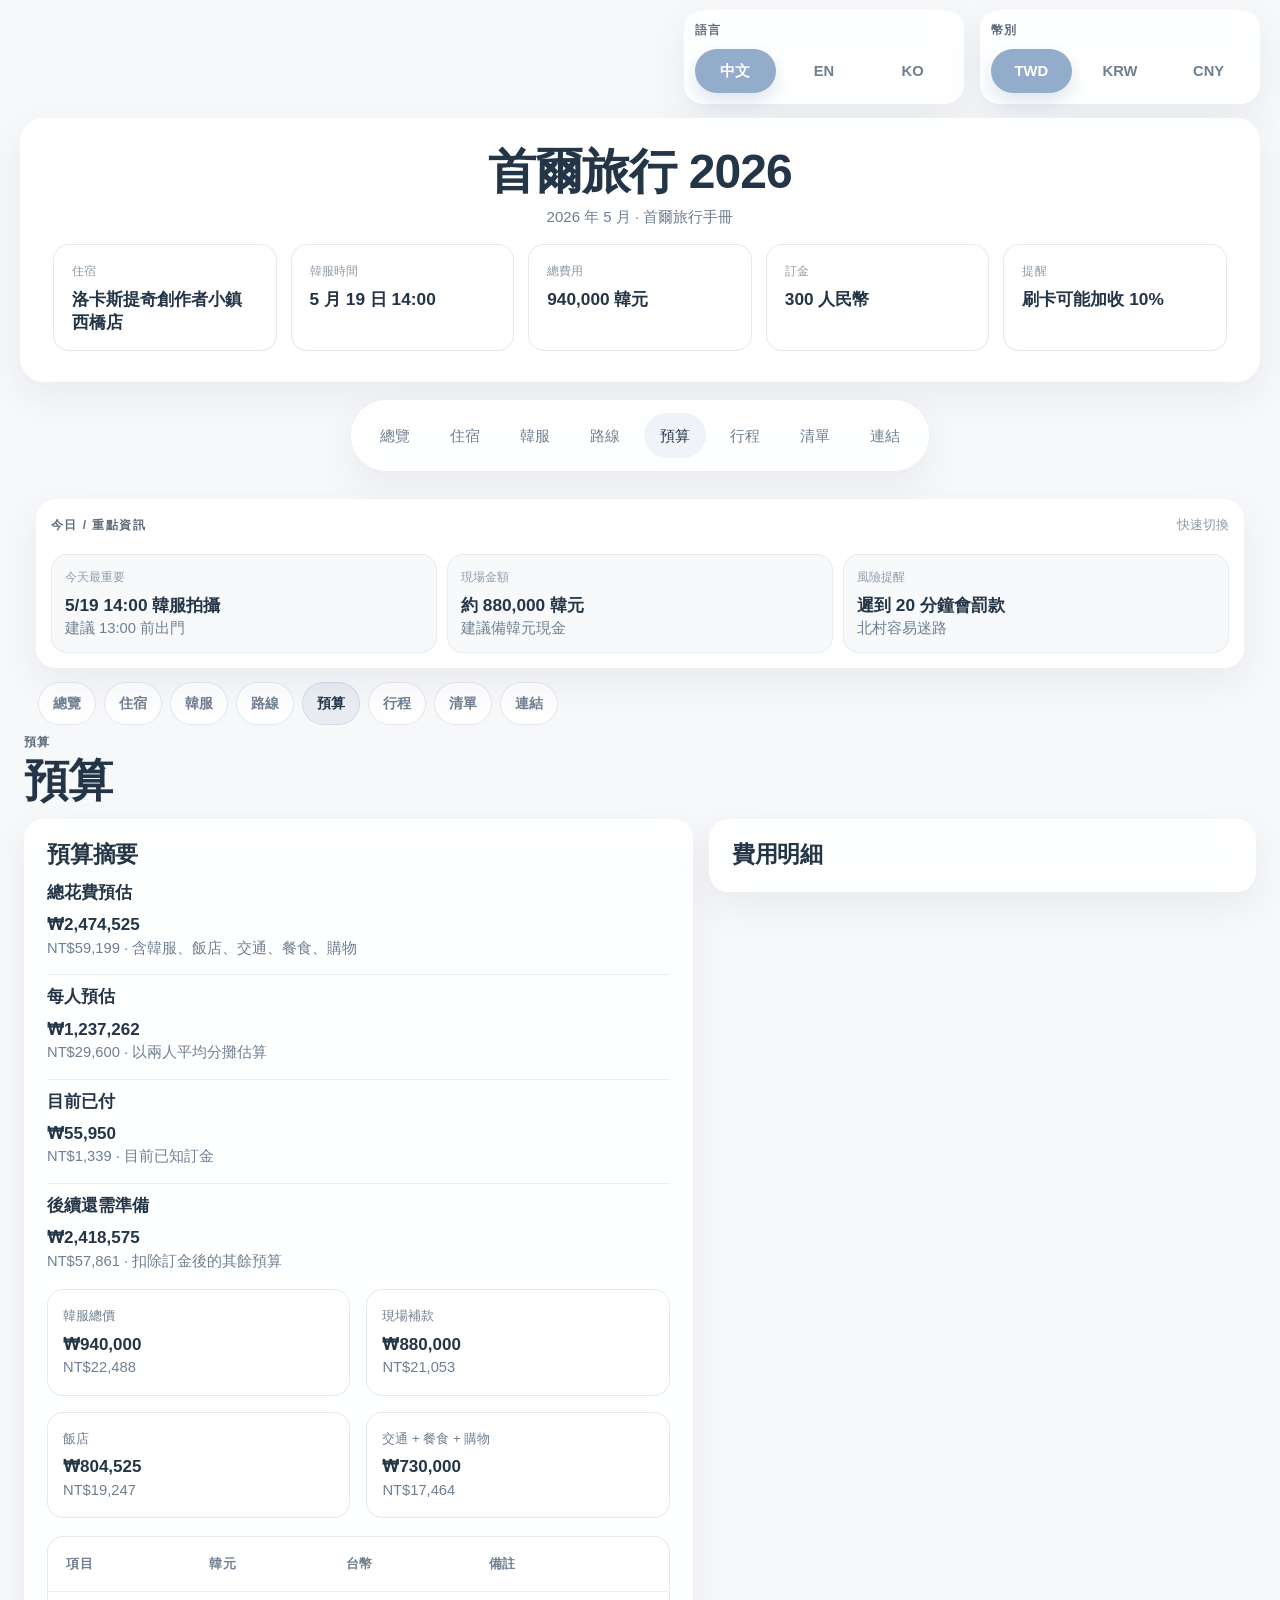
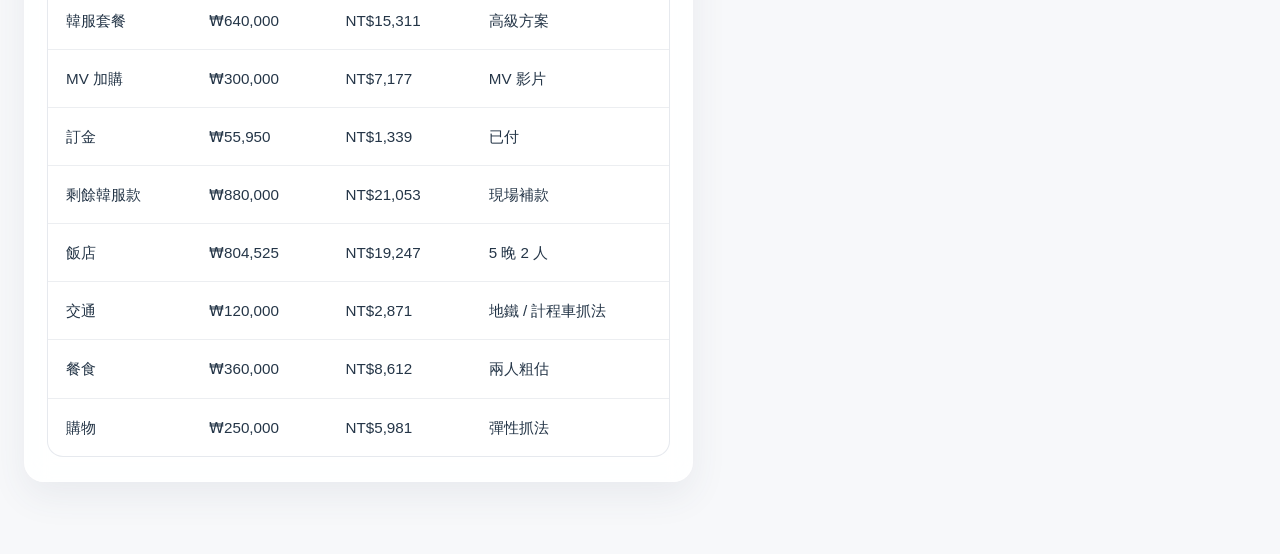
==== budget.html @ d390bdaa "Refine handbook UX and key info" ====
<!DOCTYPE html>
<html lang="zh-Hant">
  <head>
    <meta charset="UTF-8" />
    <meta name="viewport" content="width=device-width, initial-scale=1.0, maximum-scale=5.0" />
    <title>Seoul Travel Handbook 2026 | Budget</title>
    <meta name="theme-color" content="#9aaec8" />
    <link rel="icon" type="image/jpeg" href="./assets/images/S__180125889_0.jpg" />
    <link rel="stylesheet" href="./styles.css" />
  </head>
  <body data-page="budget">
    <div class="page-progress" id="pageProgress" aria-hidden="true"></div>
    <header class="hero" id="top">
      <div class="hero-shell">
        <div class="top-controls">
          <div class="switcher-card">
            <div class="switcher-label" data-i18n="languageSwitcher">Language</div>
            <div class="pill-group" role="tablist" aria-label="Language switcher">
              <button class="pill-btn active" type="button" data-lang="zh-Hant" aria-label="Switch language to Traditional Chinese">中文</button>
              <button class="pill-btn" type="button" data-lang="en" aria-label="Switch language to English">EN</button>
              <button class="pill-btn" type="button" data-lang="ko" aria-label="Switch language to Korean">KO</button>
            </div>
          </div>
          <div class="switcher-card">
            <div class="switcher-label" data-i18n="currencySwitcher">Currency</div>
            <div class="pill-group" role="tablist" aria-label="Currency switcher">
              <button class="pill-btn active" type="button" data-currency="TWD" aria-label="Switch currency to Taiwan Dollar">TWD</button>
              <button class="pill-btn" type="button" data-currency="KRW" aria-label="Switch currency to Korean Won">KRW</button>
              <button class="pill-btn" type="button" data-currency="CNY" aria-label="Switch currency to Chinese Yuan">CNY</button>
            </div>
          </div>
        </div>
        <div class="hero-card">
          <div class="hero-copy">
            <h1 data-i18n="heroTitle">首爾旅行 2026</h1>
            <p class="hero-subtitle" data-i18n="heroSubtitle">2026 年 5 月 · 首爾</p>
          </div>
          <div class="hero-summary-grid" id="heroSummary" aria-label="Key trip cards"></div>
        </div>
      </div>
    </header>
    <nav class="desktop-nav" aria-label="Primary navigation">
      <a class="desktop-nav-link" href="./index.html" data-page-link="overview" data-i18n="navOverview">Overview</a>
      <a class="desktop-nav-link" href="./hotel.html" data-page-link="hotel" data-i18n="navHotel">Hotel</a>
      <a class="desktop-nav-link" href="./hanbok.html" data-page-link="hanbok" data-i18n="navHanbok">Hanbok</a>
      <a class="desktop-nav-link" href="./route.html" data-page-link="route" data-i18n="navRoute">Route</a>
      <a class="desktop-nav-link" href="./budget.html" data-page-link="budget" data-i18n="navBudget">Budget</a>
      <a class="desktop-nav-link" href="./itinerary.html" data-page-link="itinerary" data-i18n="navItinerary">Itinerary</a>
      <a class="desktop-nav-link" href="./checklist.html" data-page-link="checklist" data-i18n="navChecklist">Checklist</a>
      <a class="desktop-nav-link" href="./links.html" data-page-link="links" data-i18n="navLinks">Links</a>
    </nav>
    <section class="key-strip">
      <div class="key-strip-shell">
        <div class="sticky-summary" id="keyInfoBar"></div>
        <div class="jump-links" aria-label="Section jump links">
          <a class="jump-link" href="./index.html" data-page-link="overview" data-i18n="navOverview">Overview</a>
          <a class="jump-link" href="./hotel.html" data-page-link="hotel" data-i18n="navHotel">Hotel</a>
          <a class="jump-link" href="./hanbok.html" data-page-link="hanbok" data-i18n="navHanbok">Hanbok</a>
          <a class="jump-link" href="./route.html" data-page-link="route" data-i18n="navRoute">Route</a>
          <a class="jump-link" href="./budget.html" data-page-link="budget" data-i18n="navBudget">Budget</a>
          <a class="jump-link" href="./itinerary.html" data-page-link="itinerary" data-i18n="navItinerary">Itinerary</a>
          <a class="jump-link" href="./checklist.html" data-page-link="checklist" data-i18n="navChecklist">Checklist</a>
          <a class="jump-link" href="./links.html" data-page-link="links" data-i18n="navLinks">Links</a>
        </div>
      </div>
    </section>
    <main class="container">
      <section class="section-block" id="budget">
        <div class="section-head">
          <p class="section-kicker" data-i18n="budgetKicker">預算</p>
          <h2 data-i18n="budgetTitle">預算</h2>
        </div>
        <div class="stack-grid">
          <article class="simple-card">
            <h3 data-i18n="budgetSummaryTitle">預算摘要</h3>
            <div class="bullet-stack compact-stack" id="budgetHighlights"></div>
            <div class="budget-summary-grid" id="budgetSummary"></div>
            <div class="budget-table-wrap">
              <table class="budget-table" aria-label="Budget breakdown table">
                <thead>
                  <tr>
                    <th data-i18n="budgetItemHeading">Item</th>
                    <th data-i18n="budgetSelectedHeading">Selected</th>
                    <th data-i18n="budgetKrwHeading">KRW</th>
                    <th data-i18n="budgetNoteHeading">Note</th>
                  </tr>
                </thead>
                <tbody id="budgetTableBody"></tbody>
              </table>
            </div>
          </article>
          <article class="simple-card">
            <h3 data-i18n="budgetBreakdownTitle">費用明細</h3>
            <div class="budget-card-list" id="budgetCards"></div>
          </article>
        </div>
      </section>
    </main>
    <nav class="mobile-nav" aria-label="Mobile navigation">
      <a class="mobile-nav-link" href="./index.html" data-page-link="overview"><span data-i18n="navOverview">Overview</span></a>
      <a class="mobile-nav-link" href="./hotel.html" data-page-link="hotel"><span data-i18n="navHotel">Hotel</span></a>
      <a class="mobile-nav-link" href="./hanbok.html" data-page-link="hanbok"><span data-i18n="navHanbok">Hanbok</span></a>
      <a class="mobile-nav-link" href="./route.html" data-page-link="route"><span data-i18n="navRoute">Route</span></a>
      <a class="mobile-nav-link" href="./budget.html" data-page-link="budget"><span data-i18n="navBudget">Budget</span></a>
      <a class="mobile-nav-link" href="./itinerary.html" data-page-link="itinerary"><span data-i18n="navItinerary">Itinerary</span></a>
      <a class="mobile-nav-link" href="./checklist.html" data-page-link="checklist"><span data-i18n="navChecklist">Checklist</span></a>
      <a class="mobile-nav-link" href="./links.html" data-page-link="links"><span data-i18n="navLinks">Links</span></a>
    </nav>
    <dialog class="image-modal" id="imageModal" aria-label="Expanded gallery image">
      <button class="modal-close" id="modalClose" type="button" aria-label="Close expanded image">Close</button>
      <img id="modalImage" src="" alt="" />
      <p id="modalCaption"></p>
    </dialog>
    <script src="./script.js"></script>
  </body>
</html>
---- styles.css ----
:root {
  --ink-strong: #243547;
  --ink-deep: #3b4e62;
  --ink-soft: #6f7f91;
  --ink-faint: #8e9bab;
  --line: rgba(118, 136, 158, 0.18);
  --line-strong: rgba(118, 136, 158, 0.26);
  --bg: #f4f7fa;
  --surface: rgba(255, 255, 255, 0.88);
  --surface-soft: rgba(255, 255, 255, 0.72);
  --shadow: 0 14px 36px rgba(58, 76, 98, 0.08);
  --shadow-strong: 0 18px 48px rgba(58, 76, 98, 0.11);
  --radius-xl: 24px;
  --radius-lg: 20px;
  --radius-md: 16px;
  --space-lg: 24px;
  --space-md: 16px;
  --section-offset: 88px;
}

* {
  box-sizing: border-box;
}

html {
  scroll-behavior: smooth;
}

body {
  margin: 0;
  min-height: 100vh;
  color: var(--ink-deep);
  font-family: -apple-system, BlinkMacSystemFont, "SF Pro Text", "Segoe UI", sans-serif;
  font-size: 16px;
  line-height: 1.65;
  background: #f7f8fa;
  overflow-x: hidden;
}

img {
  display: block;
  width: 100%;
}

button,
a,
input,
summary {
  font: inherit;
}

button {
  border: 0;
  background: none;
}

a {
  color: inherit;
  text-decoration: none;
}

.page-progress {
  position: fixed;
  top: 0;
  left: 0;
  z-index: 200;
  width: 0;
  height: 4px;
  background: linear-gradient(90deg, #9ab1cc, #d1b7af);
}

.hero {
  padding: 10px 12px 18px;
}

.hero-shell {
  width: min(1240px, 100%);
  margin: 0 auto;
}

.top-controls,
.pill-group,
.mini-stat-grid,
.gallery-grid,
.budget-summary-grid,
.budget-card-list,
.link-card-list,
.accordion-list,
.step-list,
.route-card-list,
.timeline-list,
.checklist-groups,
.stack-grid,
.flight-grid,
.bullet-stack {
  display: grid;
  gap: var(--space-md);
}

.top-controls {
  margin-bottom: 10px;
}

.switcher-card,
.hero-card,
.simple-card,
.desktop-nav,
.mobile-nav,
.image-modal {
  background: var(--surface);
  border: 1px solid rgba(255, 255, 255, 0.9);
  box-shadow: var(--shadow);
  backdrop-filter: blur(12px);
}

.switcher-card,
.simple-card {
  border-radius: var(--radius-lg);
}

.switcher-card {
  padding: 10px;
}

.switcher-label,
.section-kicker {
  color: rgba(43, 62, 83, 0.76);
  font-size: 12px;
  font-weight: 700;
  letter-spacing: 0.12em;
  text-transform: uppercase;
}

.switcher-label {
  margin-bottom: 8px;
}

.pill-group {
  grid-auto-flow: column;
  grid-auto-columns: 1fr;
  gap: 8px;
}

.pill-btn {
  min-height: 44px;
  min-width: 0;
  padding: 10px 12px;
  border-radius: 999px;
  background: rgba(255, 255, 255, 0.82);
  color: var(--ink-soft);
  cursor: pointer;
  font-size: 0.92rem;
  font-weight: 600;
  transition: background 0.18s ease, color 0.18s ease, box-shadow 0.18s ease, transform 0.18s ease;
}

.pill-btn.active,
.pill-btn:hover {
  background: #93accb;
  color: #fff;
  box-shadow: 0 8px 18px rgba(115, 145, 180, 0.24);
}

.hero-card {
  padding: 18px 16px;
  border-radius: var(--radius-xl);
  background: rgba(255, 255, 255, 0.92);
}

.hero-copy h1 {
  margin: 0;
  color: var(--ink-strong);
  font-family: -apple-system, BlinkMacSystemFont, "SF Pro Display", "Segoe UI", sans-serif;
  font-size: clamp(2.1rem, 8vw, 3rem);
  line-height: 0.96;
  letter-spacing: -0.02em;
}

.hero-subtitle {
  margin: 10px 0 0;
  color: var(--ink-soft);
  font-size: 0.94rem;
  line-height: 1.55;
}

.hero-summary-grid {
  display: grid;
  gap: 10px;
  margin-top: 16px;
}

.summary-card {
  padding: 14px 15px;
  border-radius: var(--radius-md);
  background: rgba(255, 255, 255, 0.78);
  border: 1px solid var(--line);
}

.summary-label {
  color: var(--ink-faint);
  font-size: 0.78rem;
  letter-spacing: 0.01em;
}

.summary-value {
  margin-top: 6px;
  color: var(--ink-strong);
  font-size: 1rem;
  font-weight: 700;
  line-height: 1.34;
}

.desktop-nav {
  position: sticky;
  top: 12px;
  z-index: 160;
  display: none;
  gap: 10px;
  flex-wrap: wrap;
  justify-content: center;
  width: fit-content;
  max-width: calc(100% - 24px);
  margin: 0 auto 24px;
  padding: 10px;
  border-radius: 999px;
}

.desktop-nav-link,
.mobile-nav-link {
  display: inline-flex;
  align-items: center;
  justify-content: center;
  min-height: 44px;
  padding: 10px 14px;
  border-radius: 999px;
  color: var(--ink-soft);
}

.desktop-nav-link.active,
.desktop-nav-link:hover,
.jump-link.active,
.mobile-nav-link.active {
  background: rgba(147, 172, 203, 0.14);
  color: var(--ink-strong);
}

.key-strip {
  padding: 0 12px 8px;
}

.key-strip-shell {
  width: min(1240px, 100%);
  margin: 0 auto;
}

.sticky-summary {
  position: sticky;
  top: 10px;
  z-index: 150;
  padding: 14px;
  border-radius: var(--radius-lg);
  background: rgba(255, 255, 255, 0.94);
  border: 1px solid rgba(255, 255, 255, 0.94);
  box-shadow: 0 14px 36px rgba(58, 76, 98, 0.08);
}

.key-info-head {
  display: flex;
  justify-content: space-between;
  gap: 12px;
  align-items: baseline;
}

.key-info-jump-label {
  color: var(--ink-faint);
  font-size: 0.8rem;
}

.key-info-grid {
  display: grid;
  gap: 10px;
  margin-top: 12px;
}

.key-info-card {
  padding: 12px 13px;
  border-radius: 16px;
  background: rgba(247, 249, 251, 0.96);
  border: 1px solid rgba(118, 136, 158, 0.12);
}

.jump-links {
  display: flex;
  gap: 8px;
  margin-top: 12px;
  padding: 2px 2px 0;
  overflow-x: auto;
  scrollbar-width: none;
}

.jump-links::-webkit-scrollbar {
  display: none;
}

.jump-link {
  flex: 0 0 auto;
  display: inline-flex;
  align-items: center;
  justify-content: center;
  min-height: 40px;
  padding: 9px 14px;
  border-radius: 999px;
  background: rgba(255, 255, 255, 0.84);
  border: 1px solid var(--line);
  color: var(--ink-soft);
  font-size: 0.88rem;
  font-weight: 600;
}

.container {
  width: min(1240px, calc(100% - 20px));
  margin: 0 auto calc(118px + env(safe-area-inset-bottom));
}

.section-block {
  margin-bottom: 22px;
  scroll-margin-top: calc(var(--section-offset) + 16px);
}

.section-head {
  margin-bottom: 12px;
}

.section-kicker {
  margin: 0 0 6px;
}

.section-head h2 {
  margin: 0;
  color: var(--ink-strong);
  font-family: -apple-system, BlinkMacSystemFont, "SF Pro Display", "Segoe UI", sans-serif;
  font-size: clamp(1.8rem, 5vw, 2.5rem);
  line-height: 0.98;
  letter-spacing: -0.015em;
}

.simple-card {
  padding: 16px 15px;
}

.simple-card h3 {
  margin: 0;
  color: var(--ink-strong);
  font-family: -apple-system, BlinkMacSystemFont, "SF Pro Display", "Segoe UI", sans-serif;
  font-size: clamp(1.32rem, 4vw, 1.8rem);
  line-height: 1.08;
  letter-spacing: -0.01em;
}

.featured-card {
  border: 1px solid rgba(147, 172, 203, 0.28);
  box-shadow: var(--shadow-strong);
  background: rgba(255, 255, 255, 0.96);
}

.mini-stat-grid,
.budget-summary-grid,
.checklist-groups,
.gallery-grid,
.flight-grid,
.link-card-list,
.route-card-list {
  grid-template-columns: 1fr;
  margin-top: 16px;
}

.mini-stat-card,
.budget-summary-card,
.budget-card,
.flight-card,
.route-card,
.checklist-group-card,
.link-block,
.gallery-item,
.timeline-card,
.step-card {
  border-radius: var(--radius-md);
  background: rgba(255, 255, 255, 0.72);
  border: 1px solid var(--line);
}

.mini-stat-card,
.budget-summary-card,
.budget-card,
.flight-card,
.route-card,
.checklist-group-card,
.link-block,
.timeline-card,
.step-card {
  padding: 15px;
}

.mini-stat-label,
.budget-summary-label,
.step-label,
.timeline-time,
.price-label,
.itinerary-meta-label {
  color: var(--ink-soft);
  font-size: 0.82rem;
}

.mini-stat-value,
.budget-summary-value,
.budget-main,
.route-title,
.flight-route,
.price-value,
.itinerary-meta-value {
  margin-top: 6px;
  color: var(--ink-strong);
  font-weight: 700;
  line-height: 1.4;
}

.budget-original,
.bullet-desc,
.card-intro,
.timeline-desc,
.check-desc,
.link-note {
  color: var(--ink-soft);
  font-size: 0.92rem;
  line-height: 1.58;
}

.bullet-stack {
  margin-top: 14px;
}

.compact-stack {
  gap: 10px;
}

.bullet-card {
  padding-bottom: 14px;
  border-bottom: 1px solid rgba(118, 136, 158, 0.14);
}

.bullet-card:last-child {
  padding-bottom: 0;
  border-bottom: 0;
}

.bullet-title,
.check-title,
.link-row-label {
  color: var(--ink-strong);
  font-weight: 700;
  line-height: 1.42;
}

.bullet-desc,
.check-desc {
  margin-top: 4px;
}

.info-line {
  display: flex;
  justify-content: space-between;
  gap: 12px;
  padding-bottom: 12px;
  border-bottom: 1px solid rgba(118, 136, 158, 0.14);
}

.info-line:last-child {
  padding-bottom: 0;
  border-bottom: 0;
}

.info-label {
  color: var(--ink-soft);
  flex: 0 0 auto;
}

.info-value {
  color: var(--ink-strong);
  font-weight: 700;
  text-align: right;
  line-height: 1.45;
}

.hotel-pill-row,
.include-chip-row,
.warning-chip-row,
.route-actions {
  display: flex;
  flex-wrap: wrap;
  gap: 8px;
  margin-top: 16px;
}

.pill,
.include-chip,
.warning-chip,
.route-chip {
  display: inline-flex;
  align-items: center;
  min-height: 34px;
  padding: 6px 11px;
  border-radius: 999px;
  font-size: 0.8rem;
}

.pill,
.include-chip,
.route-chip {
  background: rgba(147, 172, 203, 0.14);
  color: var(--ink-strong);
}

.warning-chip {
  background: rgba(239, 225, 208, 0.78);
  color: #7f5d45;
}

.price-stack {
  display: grid;
  gap: 12px;
  margin-top: 14px;
}

.price-row {
  padding-bottom: 12px;
  border-bottom: 1px solid rgba(118, 136, 158, 0.14);
}

.price-row:last-child {
  padding-bottom: 0;
  border-bottom: 0;
}

.payment-note {
  margin-top: 16px;
  padding-top: 16px;
  border-top: 1px solid rgba(118, 136, 158, 0.14);
}

.payment-note strong {
  display: block;
  color: var(--ink-strong);
}

.gallery-item {
  overflow: hidden;
}

.gallery-trigger {
  display: block;
  width: 100%;
  padding: 0;
  cursor: zoom-in;
}

.gallery-item img {
  aspect-ratio: 0.94 / 1;
  object-fit: cover;
}

.gallery-item figcaption {
  padding: 11px 13px 13px;
  color: var(--ink-soft);
  font-size: 0.88rem;
}

.step-list,
.timeline-list {
  margin-top: 16px;
}

.step-card {
  display: grid;
  gap: 6px;
}

.timeline-card {
  display: grid;
  grid-template-columns: 64px 1fr;
  gap: 12px;
}

.route-card-list {
  margin-top: 16px;
}

.route-card {
  display: grid;
  gap: 12px;
}

.route-top {
  display: flex;
  justify-content: space-between;
  gap: 12px;
  align-items: start;
}

.budget-table-wrap {
  display: none;
  margin-top: 18px;
  overflow: hidden;
  border-radius: var(--radius-md);
  border: 1px solid var(--line);
  background: rgba(255, 255, 255, 0.8);
}

.budget-table {
  width: 100%;
  border-collapse: collapse;
}

.budget-table th,
.budget-table td {
  padding: 14px 16px;
  text-align: left;
  border-bottom: 1px solid rgba(118, 136, 158, 0.14);
}

.budget-table th {
  color: var(--ink-soft);
  font-size: 0.82rem;
  font-weight: 700;
  letter-spacing: 0.04em;
  text-transform: uppercase;
}

.budget-table td {
  color: var(--ink-strong);
  font-size: 0.95rem;
  vertical-align: top;
}

.budget-table tbody tr:last-child td {
  border-bottom: 0;
}

.itinerary-card {
  border-radius: var(--radius-md);
  background: rgba(255, 255, 255, 0.72);
  border: 1px solid var(--line);
  overflow: hidden;
}

.accordion-summary {
  display: grid;
  gap: 8px;
  padding: 15px;
  list-style: none;
  cursor: pointer;
}

.accordion-summary::-webkit-details-marker {
  display: none;
}

.accordion-topline {
  display: flex;
  justify-content: space-between;
  gap: 12px;
}

.day-chip {
  display: inline-flex;
  align-items: center;
  min-height: 30px;
  padding: 5px 10px;
  border-radius: 999px;
  background: rgba(147, 172, 203, 0.14);
  color: var(--ink-strong);
  font-size: 0.78rem;
  font-weight: 700;
}

.date-label {
  color: var(--ink-soft);
  font-size: 0.88rem;
}

.accordion-summary h3 {
  margin: 0;
  color: var(--ink-strong);
  font-family: -apple-system, BlinkMacSystemFont, "SF Pro Display", "Segoe UI", sans-serif;
  font-size: 1.36rem;
  line-height: 1.08;
}

.accordion-body {
  padding: 0 15px 15px;
}

.itinerary-meta-grid {
  display: grid;
  gap: 12px;
}

.itinerary-meta-card {
  padding: 13px;
  border-radius: 14px;
  background: rgba(255, 255, 255, 0.76);
  border: 1px solid rgba(118, 136, 158, 0.14);
}

.budget-card-list {
  margin-top: 16px;
}

.budget-card {
  display: grid;
  gap: 6px;
}

.budget-main {
  margin-top: 0;
}

.budget-summary-grid {
  margin-top: 16px;
}

.budget-highlight-item .budget-main {
  margin-top: 8px;
}

.checklist-group-top {
  display: flex;
  justify-content: space-between;
  gap: 12px;
  align-items: end;
}

.progress-pill {
  display: inline-flex;
  align-items: center;
  min-height: 32px;
  padding: 5px 10px;
  border-radius: 999px;
  background: rgba(147, 172, 203, 0.14);
  color: var(--ink-strong);
  font-size: 0.8rem;
  font-weight: 700;
}

.checklist-list {
  display: grid;
  gap: 10px;
  margin-top: 12px;
}

.checklist-card {
  overflow: hidden;
}

.check-toggle {
  display: block;
  cursor: pointer;
}

.check-input {
  position: absolute;
  opacity: 0;
  pointer-events: none;
}

.check-body {
  display: grid;
  grid-template-columns: 26px 1fr;
  gap: 12px;
  padding: 14px 12px;
}

.check-mark {
  width: 26px;
  height: 26px;
  border-radius: 50%;
  border: 2px solid rgba(147, 172, 203, 0.5);
  background: rgba(255, 255, 255, 0.7);
}

.check-input:checked + .check-body .check-mark {
  border-color: transparent;
  background: #93accb;
}

.link-card-list {
  margin-top: 16px;
}

.link-block h3 {
  margin: 0;
}

.link-list {
  display: grid;
  gap: 10px;
  margin-top: 10px;
}

.link-row {
  display: flex;
  justify-content: space-between;
  gap: 12px;
  align-items: center;
  padding-bottom: 10px;
  border-bottom: 1px solid rgba(118, 136, 158, 0.14);
}

.link-row:last-child {
  padding-bottom: 0;
  border-bottom: 0;
}

.action-link,
.link-button {
  display: inline-flex;
  align-items: center;
  justify-content: center;
  min-height: 44px;
  padding: 10px 14px;
  border-radius: 14px;
  background: rgba(255, 255, 255, 0.78);
  border: 1px solid var(--line);
  color: var(--ink-strong);
  font-weight: 600;
}

.mobile-nav {
  position: fixed;
  left: 12px;
  right: 12px;
  bottom: calc(12px + env(safe-area-inset-bottom));
  z-index: 160;
  display: flex;
  gap: 6px;
  padding: 7px;
  border-radius: 22px;
  background: rgba(255, 255, 255, 0.84);
  border: 1px solid rgba(255, 255, 255, 0.92);
  box-shadow: 0 18px 42px rgba(56, 74, 96, 0.14);
  backdrop-filter: blur(18px);
  overflow-x: auto;
  scrollbar-width: none;
}

.mobile-nav::-webkit-scrollbar {
  display: none;
}

.mobile-nav-link {
  flex: 0 0 auto;
  min-width: 72px;
  min-height: 46px;
  padding: 8px 4px;
  font-size: 0.7rem;
  line-height: 1.15;
  text-align: center;
}

.mobile-nav-link span {
  display: block;
}

.image-modal {
  width: min(92vw, 720px);
  border: 0;
  padding: 16px;
  border-radius: var(--radius-lg);
}

.image-modal::backdrop {
  background: rgba(25, 32, 42, 0.44);
}

.image-modal img {
  max-height: 72vh;
  object-fit: contain;
  border-radius: var(--radius-md);
}

.modal-close {
  display: inline-flex;
  align-items: center;
  justify-content: center;
  min-height: 42px;
  margin-bottom: 12px;
  padding: 8px 14px;
  border-radius: 999px;
  background: rgba(147, 172, 203, 0.14);
  color: var(--ink-strong);
  cursor: pointer;
}

.image-modal p {
  margin: 12px 0 0;
  color: var(--ink-soft);
}

.pill-btn:focus-visible,
.desktop-nav-link:focus-visible,
.mobile-nav-link:focus-visible,
.gallery-trigger:focus-visible,
.action-link:focus-visible,
.link-button:focus-visible,
.modal-close:focus-visible,
.check-input:focus-visible + .check-body,
.accordion-summary:focus-visible {
  outline: 2px solid rgba(90, 118, 152, 0.56);
  outline-offset: 3px;
}

@media (max-width: 759px) {
  .hero-shell,
  .container,
  .key-strip-shell {
    width: min(100%, calc(100% - 20px));
  }

  .top-controls {
    gap: 10px;
  }

  .hero-card {
    box-shadow: 0 16px 36px rgba(58, 76, 98, 0.09);
  }

  .summary-card:first-child,
  .summary-card:nth-child(2) {
    background: rgba(255, 255, 255, 0.92);
  }

  .section-head {
    padding-left: 2px;
  }

  .simple-card,
  .gallery-item,
  .itinerary-card {
    box-shadow: 0 12px 28px rgba(58, 76, 98, 0.06);
  }

  .featured-card {
    padding: 18px 16px;
  }

  .featured-card .price-value {
    font-size: 1.12rem;
  }

  .route-actions {
    gap: 10px;
  }

  .route-actions .action-link,
  .link-row .link-button {
    width: 100%;
  }

  .link-row {
    flex-direction: column;
    align-items: stretch;
    gap: 10px;
  }

  .info-line {
    align-items: flex-start;
  }

  .info-value {
    max-width: 58%;
  }

  .accordion-topline {
    align-items: center;
  }

  .sticky-summary {
    top: 8px;
    padding: 12px;
  }

  .key-info-grid {
    grid-template-columns: 1fr;
  }
}

@media (min-width: 760px) {
  .top-controls,
  .mini-stat-grid,
  .budget-summary-grid,
  .gallery-grid,
  .route-card-list,
  .checklist-groups,
  .link-card-list {
    grid-template-columns: repeat(2, minmax(0, 1fr));
  }

  .flight-grid,
  .itinerary-meta-grid,
  .stack-grid {
    grid-template-columns: repeat(2, minmax(0, 1fr));
  }

  .hero-summary-grid {
    grid-template-columns: repeat(3, minmax(0, 1fr));
  }

  .key-info-grid {
    grid-template-columns: repeat(3, minmax(0, 1fr));
  }

  .budget-table-wrap {
    display: block;
  }

  .budget-card-list {
    display: none;
  }
}

@media (min-width: 980px) {
  :root {
    --section-offset: 110px;
  }

  body {
    font-size: 17px;
  }

  .hero-copy {
    text-align: center;
  }

  .top-controls {
    grid-template-columns: repeat(2, minmax(0, 280px));
    justify-content: end;
    align-items: start;
    margin-bottom: 14px;
  }

  .desktop-nav {
    display: flex;
  }

  .mobile-nav {
    display: none;
  }

  .container {
    width: min(1240px, calc(100% - 48px));
    margin-bottom: 72px;
  }

  .key-strip-shell {
    width: min(1240px, calc(100% - 48px));
  }

  .hero-card {
    padding: 30px 32px;
  }

  .hero-summary-grid {
    grid-template-columns: repeat(5, minmax(0, 1fr));
    gap: 14px;
  }

  .gallery-grid,
  .checklist-groups,
  .link-card-list,
  .route-card-list {
    grid-template-columns: repeat(3, minmax(0, 1fr));
  }

  .desktop-nav {
    max-width: calc(100% - 64px);
    margin-bottom: 28px;
    padding: 12px;
    gap: 8px;
    position: static;
  }

  .desktop-nav-link {
    padding: 10px 16px;
    font-size: 0.95rem;
  }

  .section-block {
    margin-bottom: 30px;
  }

  .section-head {
    max-width: 760px;
    margin-bottom: 16px;
  }

  .section-head h2 {
    font-size: clamp(2.1rem, 4vw, 2.8rem);
  }

  .simple-card {
    padding: 22px 22px 24px;
  }

  .simple-card h3 {
    font-size: 1.45rem;
  }

  .summary-card {
    padding: 16px 18px;
  }

  .summary-value {
    font-size: 1.08rem;
  }

  .stack-grid {
    align-items: start;
  }

  body[data-page="overview"] .stack-grid {
    grid-template-columns: repeat(3, minmax(0, 1fr));
  }

  body[data-page="hotel"] .stack-grid,
  body[data-page="budget"] .stack-grid {
    grid-template-columns: minmax(0, 1.1fr) minmax(0, 0.9fr);
  }

  body[data-page="hanbok"] .stack-grid {
    grid-template-columns: minmax(0, 1.05fr) minmax(0, 0.95fr);
  }

  body[data-page="hanbok"] .stack-grid > :last-child,
  body[data-page="route"] .stack-grid > :last-child {
    grid-column: 1 / -1;
  }

  body[data-page="route"] .stack-grid {
    grid-template-columns: repeat(3, minmax(0, 1fr));
  }

  body[data-page="route"] .route-card-list {
    grid-template-columns: repeat(2, minmax(0, 1fr));
  }

  body[data-page="itinerary"] .stack-grid,
  body[data-page="checklist"] .stack-grid,
  body[data-page="links"] .stack-grid {
    grid-template-columns: minmax(0, 960px);
    justify-content: center;
  }

  body[data-page="itinerary"] .simple-card,
  body[data-page="checklist"] .simple-card,
  body[data-page="links"] .simple-card {
    width: 100%;
  }

  .accordion-summary {
    padding: 18px 20px;
  }

  .accordion-body {
    padding: 0 20px 20px;
  }

  .itinerary-meta-grid {
    grid-template-columns: repeat(2, minmax(0, 1fr));
    gap: 14px;
  }

  .budget-table th,
  .budget-table td {
    padding: 16px 18px;
  }

  .link-row {
    gap: 20px;
  }

  .checklist-groups {
    grid-template-columns: repeat(2, minmax(0, 1fr));
  }
}
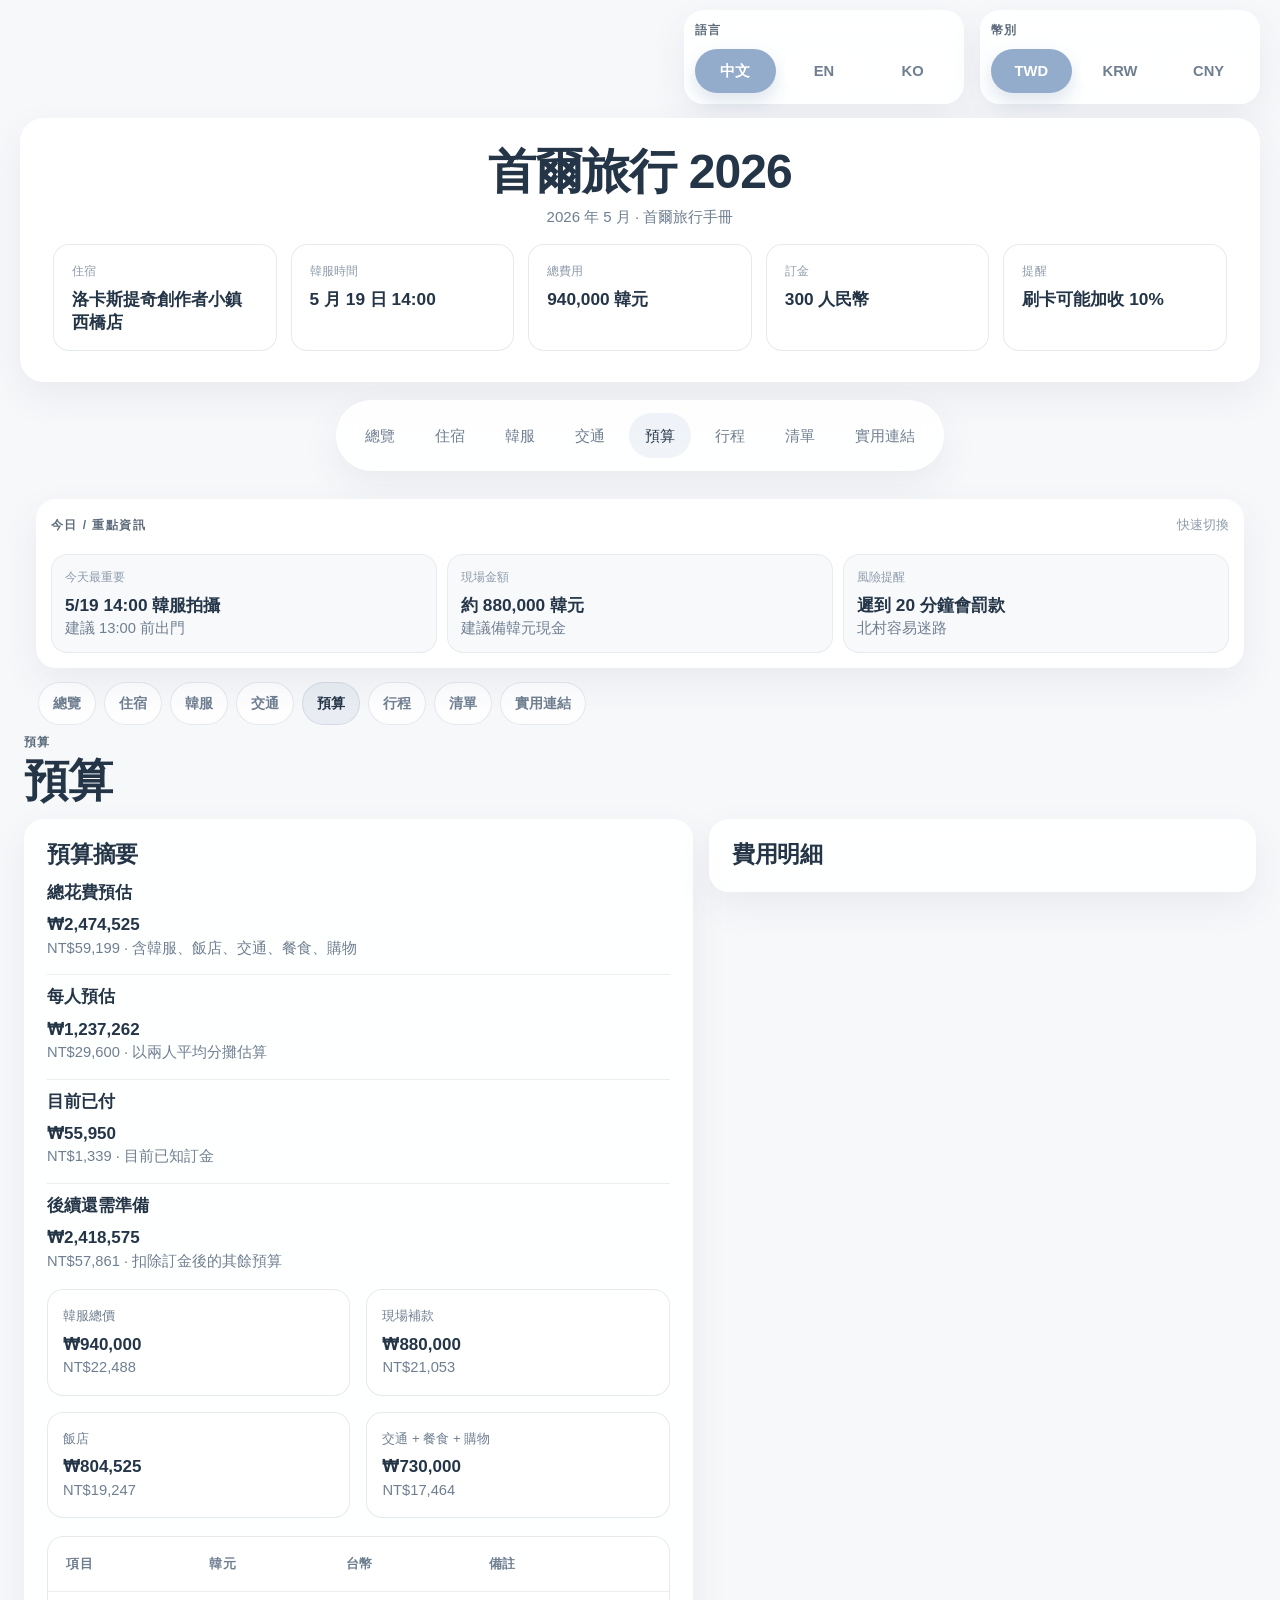
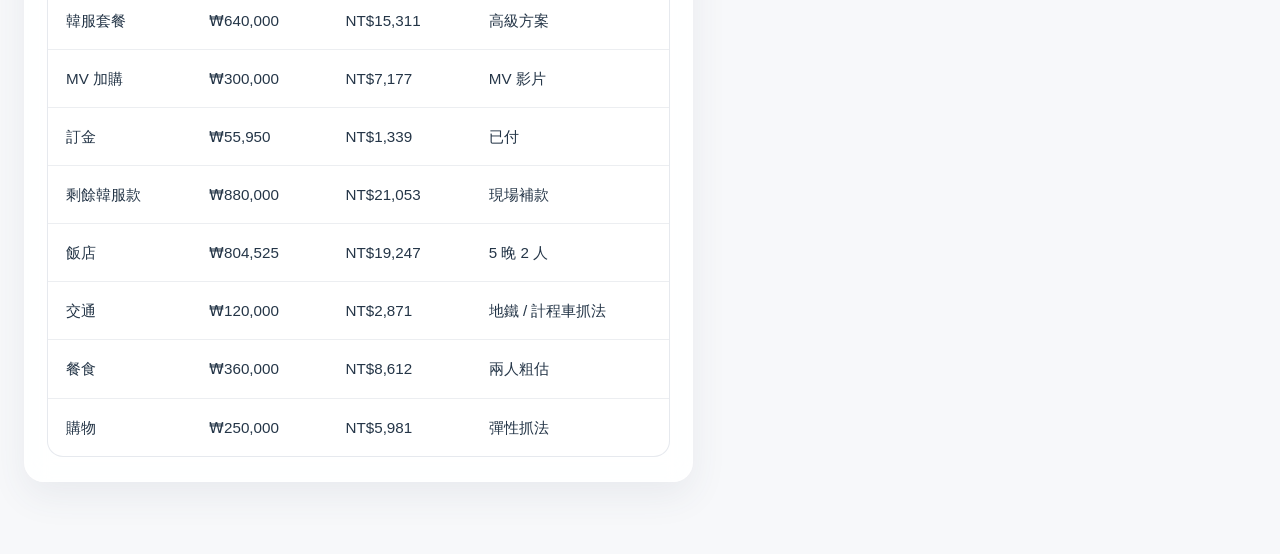
==== commit eb65d56e: "Refactor handbook into in-app paginated tabs" ====
--- a/budget.html
+++ b/budget.html
@@ -1,116 +1,14 @@
 <!DOCTYPE html>
-<html lang="zh-Hant">
+<html lang="en">
   <head>
     <meta charset="UTF-8" />
-    <meta name="viewport" content="width=device-width, initial-scale=1.0, maximum-scale=5.0" />
-    <title>Seoul Travel Handbook 2026 | Budget</title>
-    <meta name="theme-color" content="#9aaec8" />
-    <link rel="icon" type="image/jpeg" href="./assets/images/S__180125889_0.jpg" />
-    <link rel="stylesheet" href="./styles.css" />
+    <meta name="viewport" content="width=device-width, initial-scale=1.0" />
+    <title>Redirecting to Seoul Travel Handbook</title>
+    <meta http-equiv="refresh" content="0; url=./index.html" />
+    <script>
+      localStorage.setItem("seoul-handbook-page", "budget");
+      window.location.replace("./index.html");
+    </script>
   </head>
-  <body data-page="budget">
-    <div class="page-progress" id="pageProgress" aria-hidden="true"></div>
-    <header class="hero" id="top">
-      <div class="hero-shell">
-        <div class="top-controls">
-          <div class="switcher-card">
-            <div class="switcher-label" data-i18n="languageSwitcher">Language</div>
-            <div class="pill-group" role="tablist" aria-label="Language switcher">
-              <button class="pill-btn active" type="button" data-lang="zh-Hant" aria-label="Switch language to Traditional Chinese">中文</button>
-              <button class="pill-btn" type="button" data-lang="en" aria-label="Switch language to English">EN</button>
-              <button class="pill-btn" type="button" data-lang="ko" aria-label="Switch language to Korean">KO</button>
-            </div>
-          </div>
-          <div class="switcher-card">
-            <div class="switcher-label" data-i18n="currencySwitcher">Currency</div>
-            <div class="pill-group" role="tablist" aria-label="Currency switcher">
-              <button class="pill-btn active" type="button" data-currency="TWD" aria-label="Switch currency to Taiwan Dollar">TWD</button>
-              <button class="pill-btn" type="button" data-currency="KRW" aria-label="Switch currency to Korean Won">KRW</button>
-              <button class="pill-btn" type="button" data-currency="CNY" aria-label="Switch currency to Chinese Yuan">CNY</button>
-            </div>
-          </div>
-        </div>
-        <div class="hero-card">
-          <div class="hero-copy">
-            <h1 data-i18n="heroTitle">首爾旅行 2026</h1>
-            <p class="hero-subtitle" data-i18n="heroSubtitle">2026 年 5 月 · 首爾</p>
-          </div>
-          <div class="hero-summary-grid" id="heroSummary" aria-label="Key trip cards"></div>
-        </div>
-      </div>
-    </header>
-    <nav class="desktop-nav" aria-label="Primary navigation">
-      <a class="desktop-nav-link" href="./index.html" data-page-link="overview" data-i18n="navOverview">Overview</a>
-      <a class="desktop-nav-link" href="./hotel.html" data-page-link="hotel" data-i18n="navHotel">Hotel</a>
-      <a class="desktop-nav-link" href="./hanbok.html" data-page-link="hanbok" data-i18n="navHanbok">Hanbok</a>
-      <a class="desktop-nav-link" href="./route.html" data-page-link="route" data-i18n="navRoute">Route</a>
-      <a class="desktop-nav-link" href="./budget.html" data-page-link="budget" data-i18n="navBudget">Budget</a>
-      <a class="desktop-nav-link" href="./itinerary.html" data-page-link="itinerary" data-i18n="navItinerary">Itinerary</a>
-      <a class="desktop-nav-link" href="./checklist.html" data-page-link="checklist" data-i18n="navChecklist">Checklist</a>
-      <a class="desktop-nav-link" href="./links.html" data-page-link="links" data-i18n="navLinks">Links</a>
-    </nav>
-    <section class="key-strip">
-      <div class="key-strip-shell">
-        <div class="sticky-summary" id="keyInfoBar"></div>
-        <div class="jump-links" aria-label="Section jump links">
-          <a class="jump-link" href="./index.html" data-page-link="overview" data-i18n="navOverview">Overview</a>
-          <a class="jump-link" href="./hotel.html" data-page-link="hotel" data-i18n="navHotel">Hotel</a>
-          <a class="jump-link" href="./hanbok.html" data-page-link="hanbok" data-i18n="navHanbok">Hanbok</a>
-          <a class="jump-link" href="./route.html" data-page-link="route" data-i18n="navRoute">Route</a>
-          <a class="jump-link" href="./budget.html" data-page-link="budget" data-i18n="navBudget">Budget</a>
-          <a class="jump-link" href="./itinerary.html" data-page-link="itinerary" data-i18n="navItinerary">Itinerary</a>
-          <a class="jump-link" href="./checklist.html" data-page-link="checklist" data-i18n="navChecklist">Checklist</a>
-          <a class="jump-link" href="./links.html" data-page-link="links" data-i18n="navLinks">Links</a>
-        </div>
-      </div>
-    </section>
-    <main class="container">
-      <section class="section-block" id="budget">
-        <div class="section-head">
-          <p class="section-kicker" data-i18n="budgetKicker">預算</p>
-          <h2 data-i18n="budgetTitle">預算</h2>
-        </div>
-        <div class="stack-grid">
-          <article class="simple-card">
-            <h3 data-i18n="budgetSummaryTitle">預算摘要</h3>
-            <div class="bullet-stack compact-stack" id="budgetHighlights"></div>
-            <div class="budget-summary-grid" id="budgetSummary"></div>
-            <div class="budget-table-wrap">
-              <table class="budget-table" aria-label="Budget breakdown table">
-                <thead>
-                  <tr>
-                    <th data-i18n="budgetItemHeading">Item</th>
-                    <th data-i18n="budgetSelectedHeading">Selected</th>
-                    <th data-i18n="budgetKrwHeading">KRW</th>
-                    <th data-i18n="budgetNoteHeading">Note</th>
-                  </tr>
-                </thead>
-                <tbody id="budgetTableBody"></tbody>
-              </table>
-            </div>
-          </article>
-          <article class="simple-card">
-            <h3 data-i18n="budgetBreakdownTitle">費用明細</h3>
-            <div class="budget-card-list" id="budgetCards"></div>
-          </article>
-        </div>
-      </section>
-    </main>
-    <nav class="mobile-nav" aria-label="Mobile navigation">
-      <a class="mobile-nav-link" href="./index.html" data-page-link="overview"><span data-i18n="navOverview">Overview</span></a>
-      <a class="mobile-nav-link" href="./hotel.html" data-page-link="hotel"><span data-i18n="navHotel">Hotel</span></a>
-      <a class="mobile-nav-link" href="./hanbok.html" data-page-link="hanbok"><span data-i18n="navHanbok">Hanbok</span></a>
-      <a class="mobile-nav-link" href="./route.html" data-page-link="route"><span data-i18n="navRoute">Route</span></a>
-      <a class="mobile-nav-link" href="./budget.html" data-page-link="budget"><span data-i18n="navBudget">Budget</span></a>
-      <a class="mobile-nav-link" href="./itinerary.html" data-page-link="itinerary"><span data-i18n="navItinerary">Itinerary</span></a>
-      <a class="mobile-nav-link" href="./checklist.html" data-page-link="checklist"><span data-i18n="navChecklist">Checklist</span></a>
-      <a class="mobile-nav-link" href="./links.html" data-page-link="links"><span data-i18n="navLinks">Links</span></a>
-    </nav>
-    <dialog class="image-modal" id="imageModal" aria-label="Expanded gallery image">
-      <button class="modal-close" id="modalClose" type="button" aria-label="Close expanded image">Close</button>
-      <img id="modalImage" src="" alt="" />
-      <p id="modalCaption"></p>
-    </dialog>
-    <script src="./script.js"></script>
-  </body>
+  <body></body>
 </html>
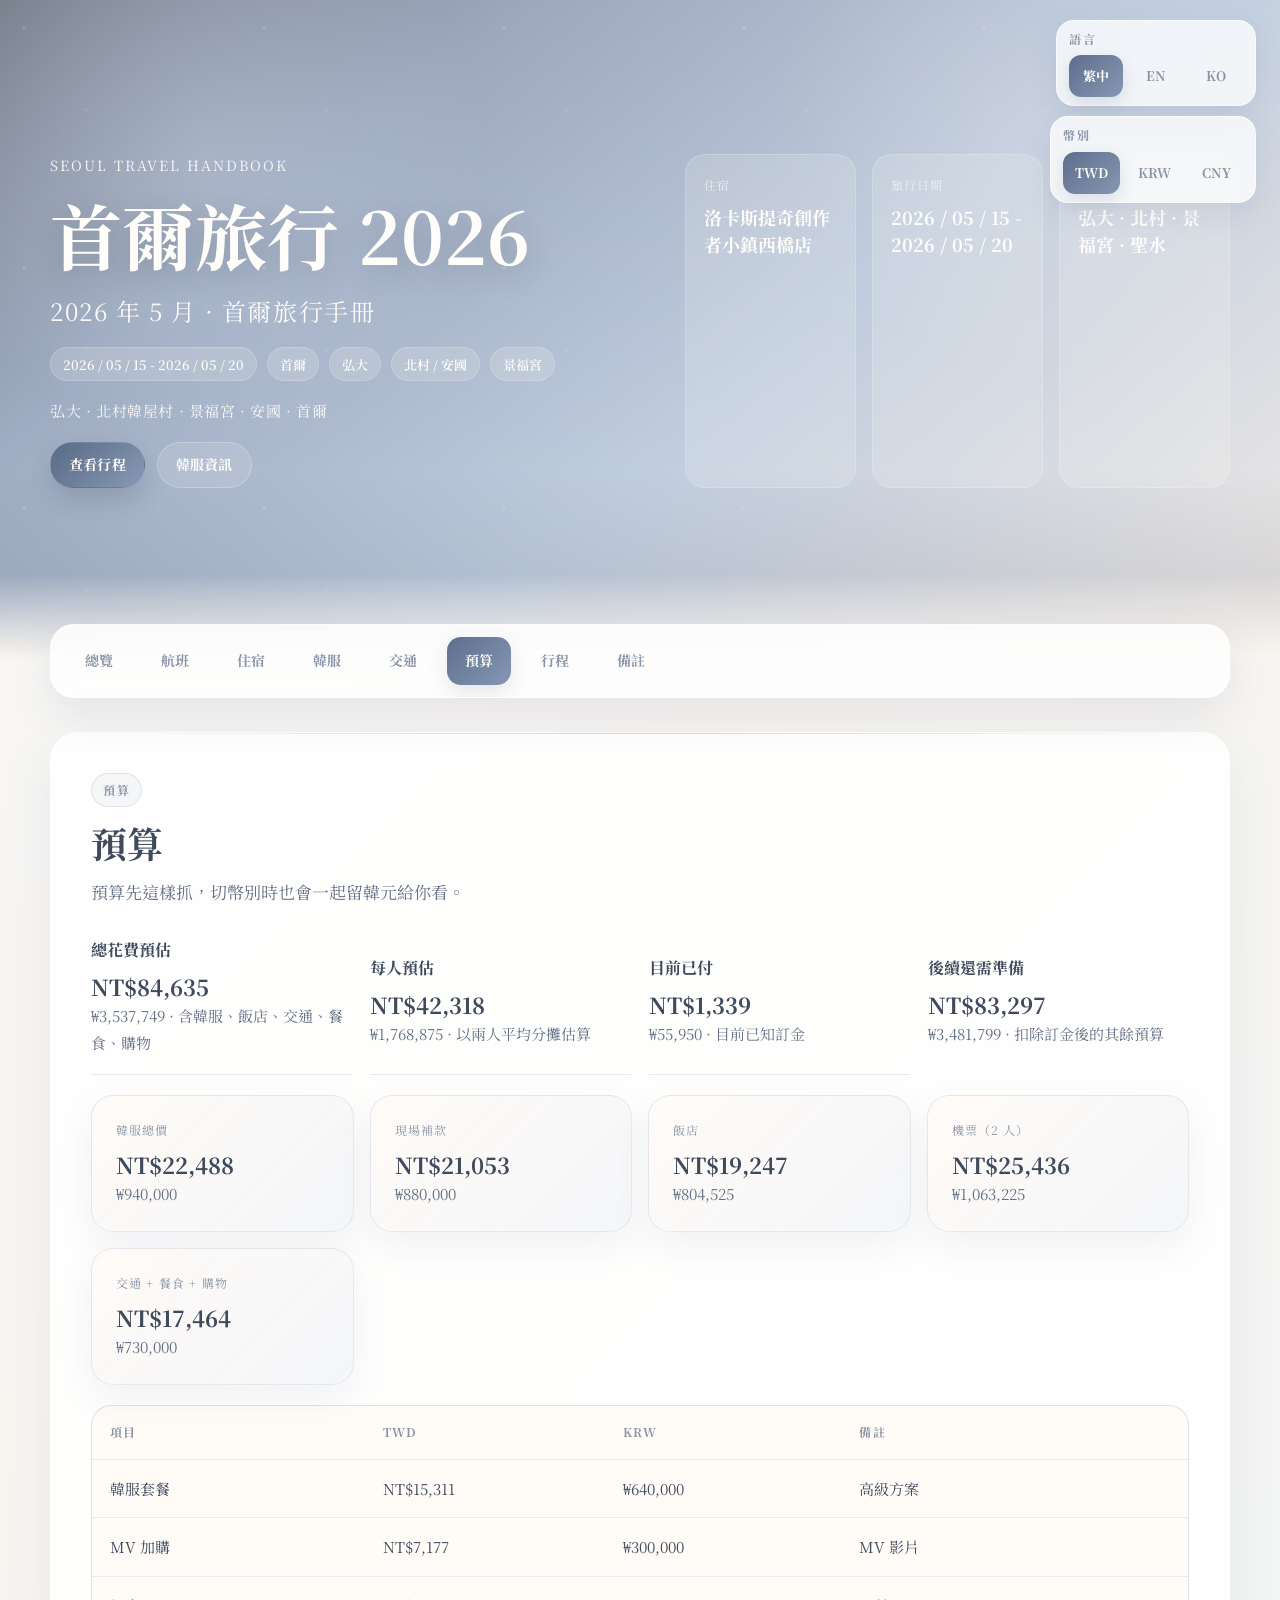
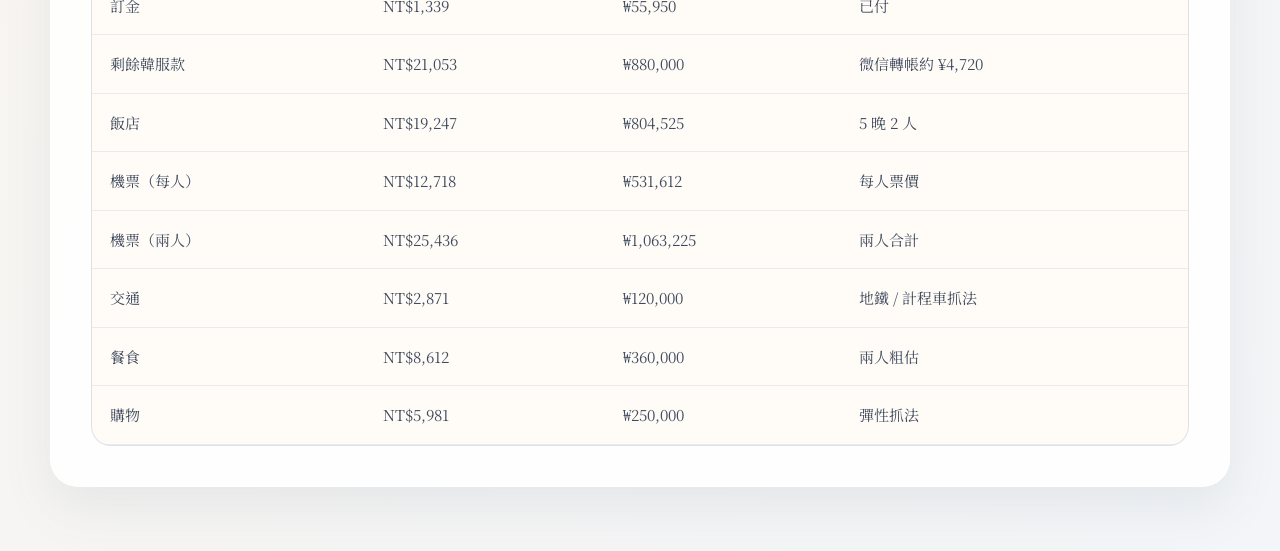
==== commit a54beb08: "Add cache-busting for Pages assets" ====
--- a/budget.html
+++ b/budget.html
@@ -4,10 +4,10 @@
     <meta charset="UTF-8" />
     <meta name="viewport" content="width=device-width, initial-scale=1.0" />
     <title>Redirecting to Seoul Travel Handbook</title>
-    <meta http-equiv="refresh" content="0; url=./index.html" />
+    <meta http-equiv="refresh" content="0; url=./index.html?v=20260603-1" />
     <script>
       localStorage.setItem("seoul-handbook-page", "budget");
-      window.location.replace("./index.html");
+      window.location.replace("./index.html?v=20260603-1");
     </script>
   </head>
   <body></body>
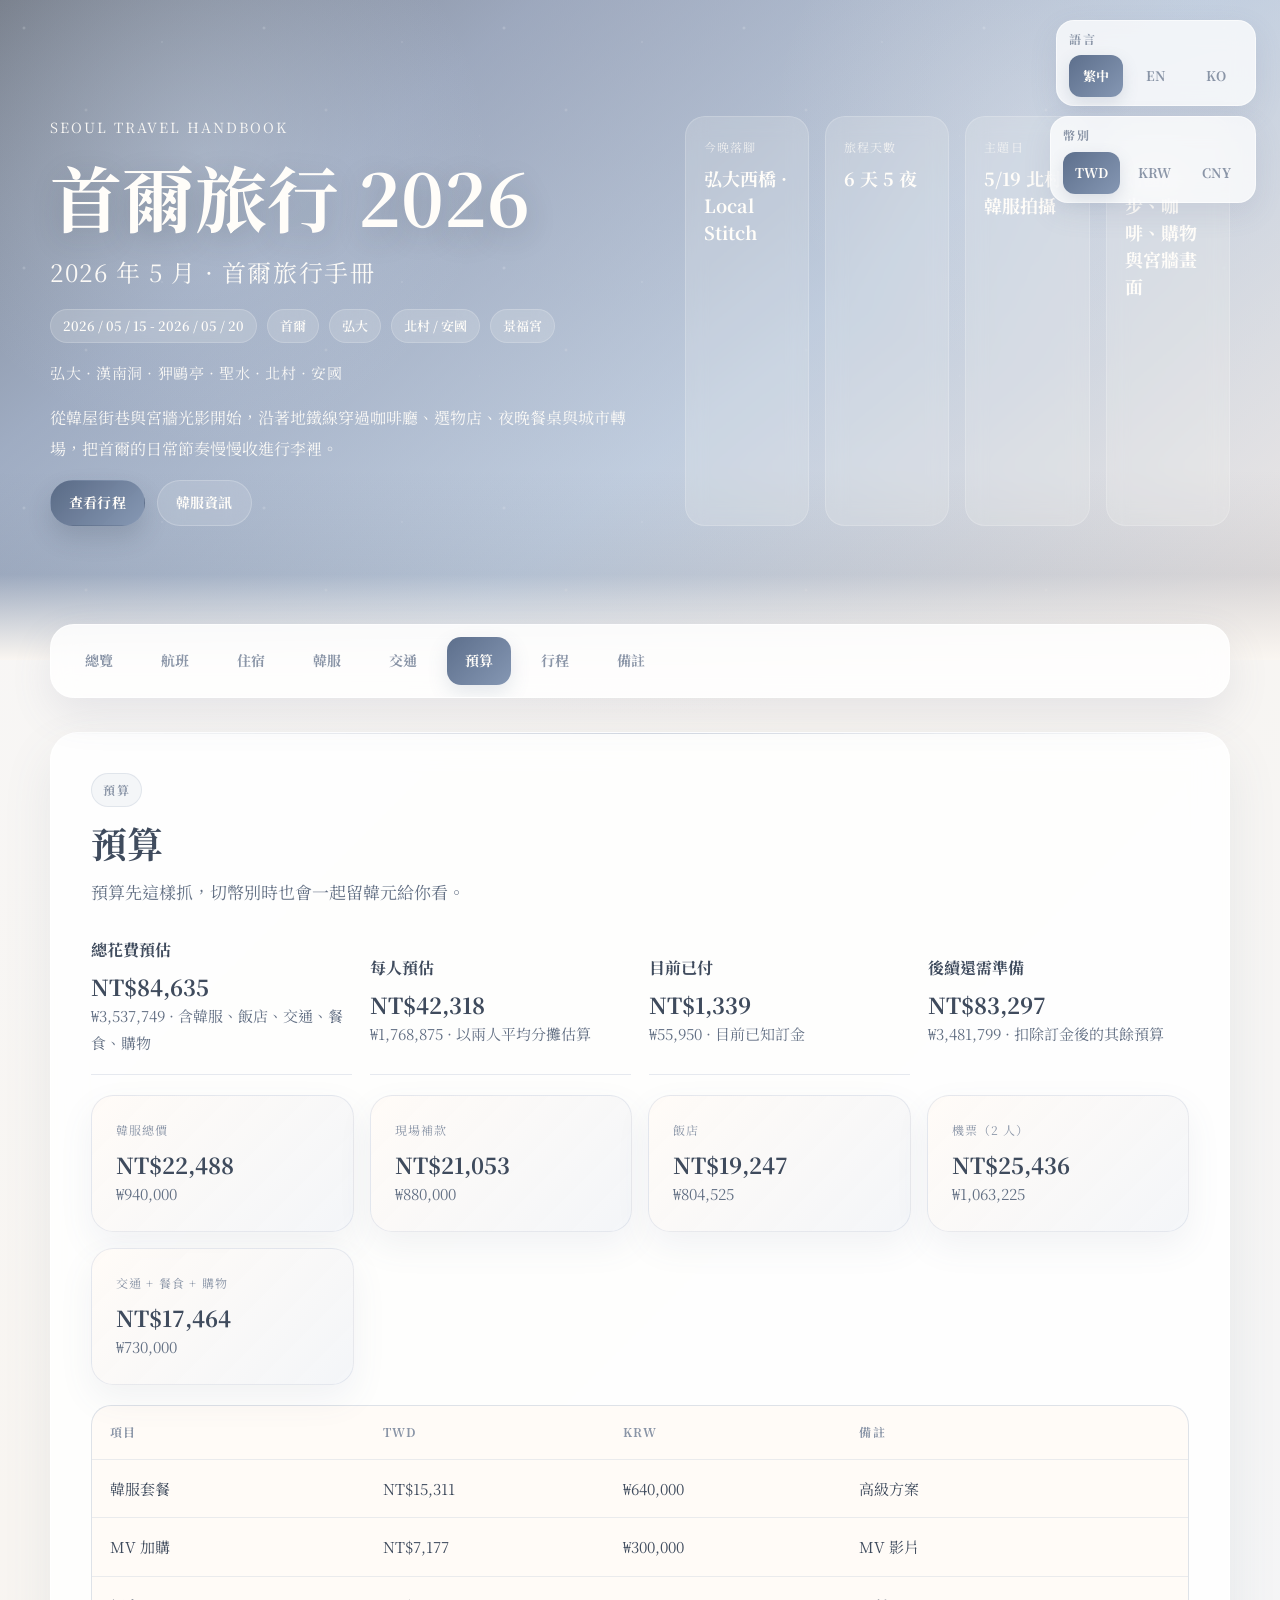
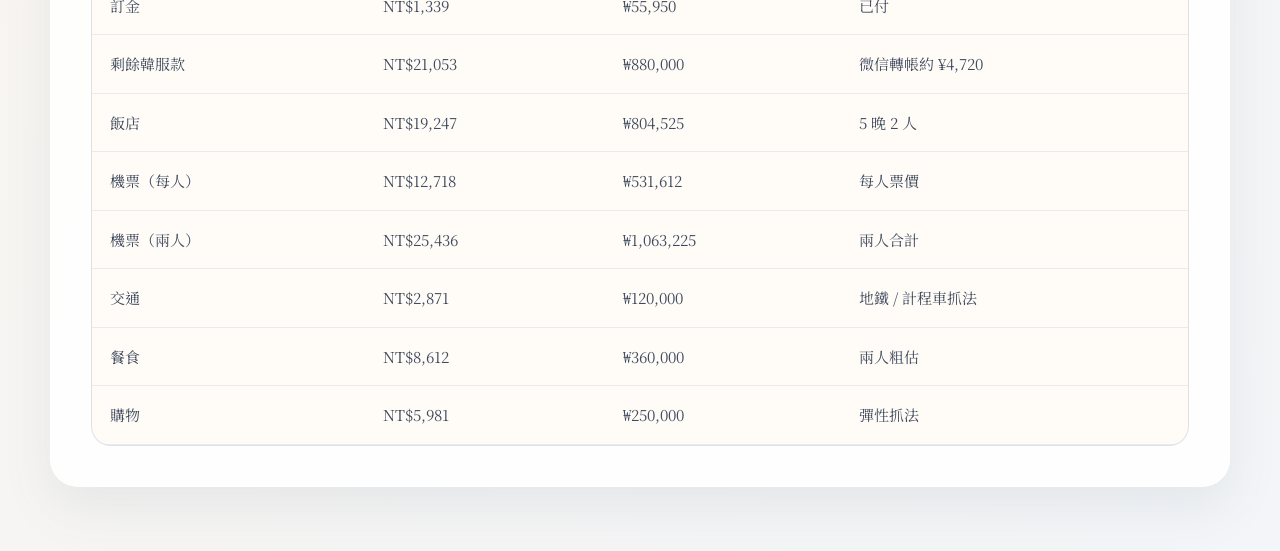
==== commit ceb29e36: "Bump handbook asset version" ====
--- a/budget.html
+++ b/budget.html
@@ -4,10 +4,10 @@
     <meta charset="UTF-8" />
     <meta name="viewport" content="width=device-width, initial-scale=1.0" />
     <title>Redirecting to Seoul Travel Handbook</title>
-    <meta http-equiv="refresh" content="0; url=./index.html?v=20260603-1" />
+    <meta http-equiv="refresh" content="0; url=./index.html?v=20260603-2" />
     <script>
       localStorage.setItem("seoul-handbook-page", "budget");
-      window.location.replace("./index.html?v=20260603-1");
+      window.location.replace("./index.html?v=20260603-2");
     </script>
   </head>
   <body></body>
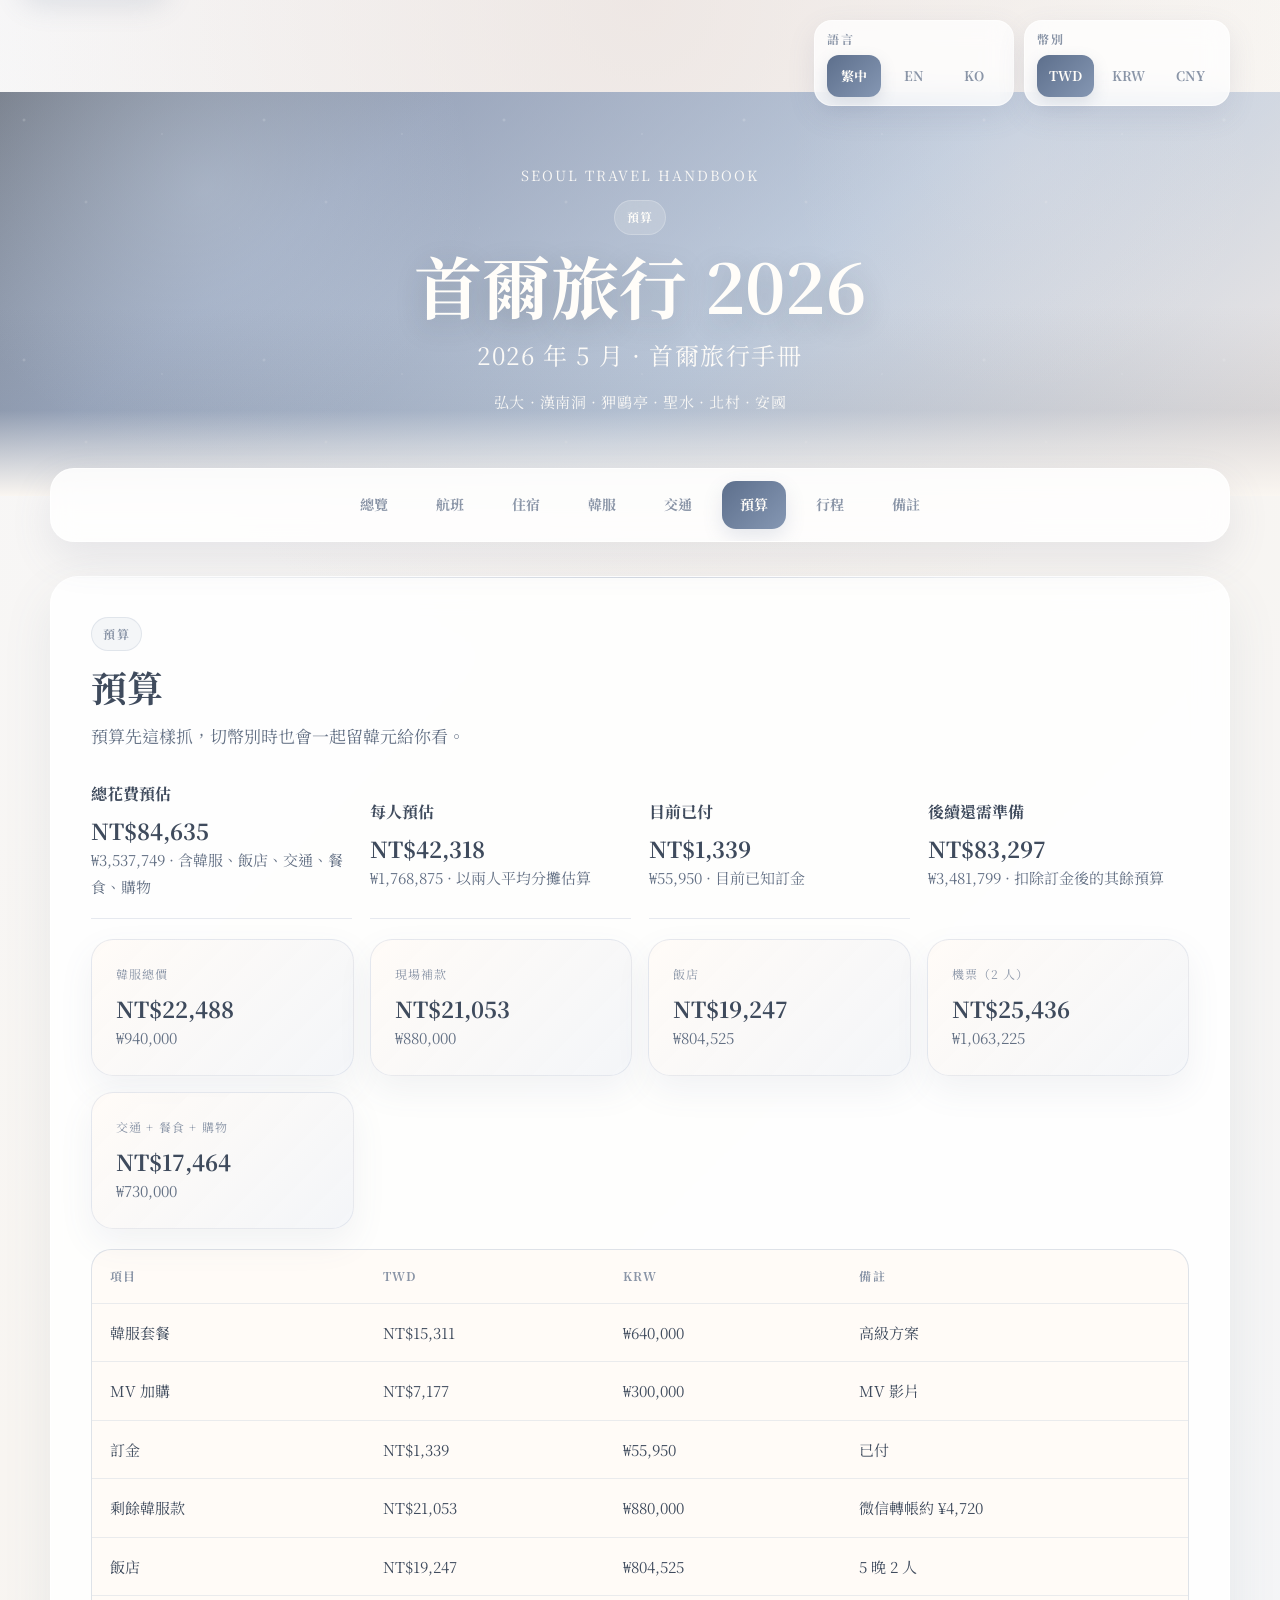
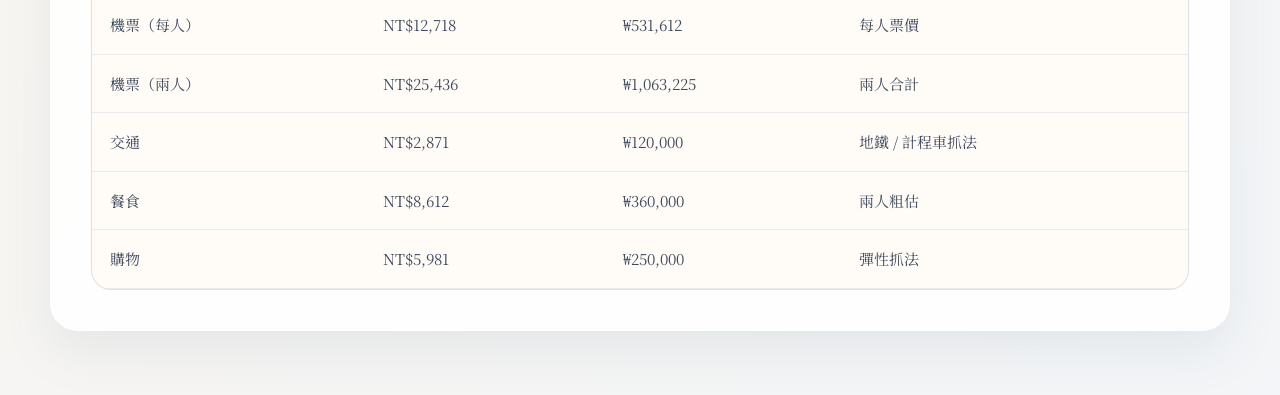
==== commit 6bbd3b8d: "Polish Seoul travel handbook layout and navigation" ====
--- a/budget.html
+++ b/budget.html
@@ -4,10 +4,10 @@
     <meta charset="UTF-8" />
     <meta name="viewport" content="width=device-width, initial-scale=1.0" />
     <title>Redirecting to Seoul Travel Handbook</title>
-    <meta http-equiv="refresh" content="0; url=./index.html?v=20260603-2" />
+    <meta http-equiv="refresh" content="0; url=./index.html?page=budget&v=20260822-1" />
     <script>
       localStorage.setItem("seoul-handbook-page", "budget");
-      window.location.replace("./index.html?v=20260603-2");
+      window.location.replace("./index.html?page=budget&v=20260822-1");
     </script>
   </head>
   <body></body>
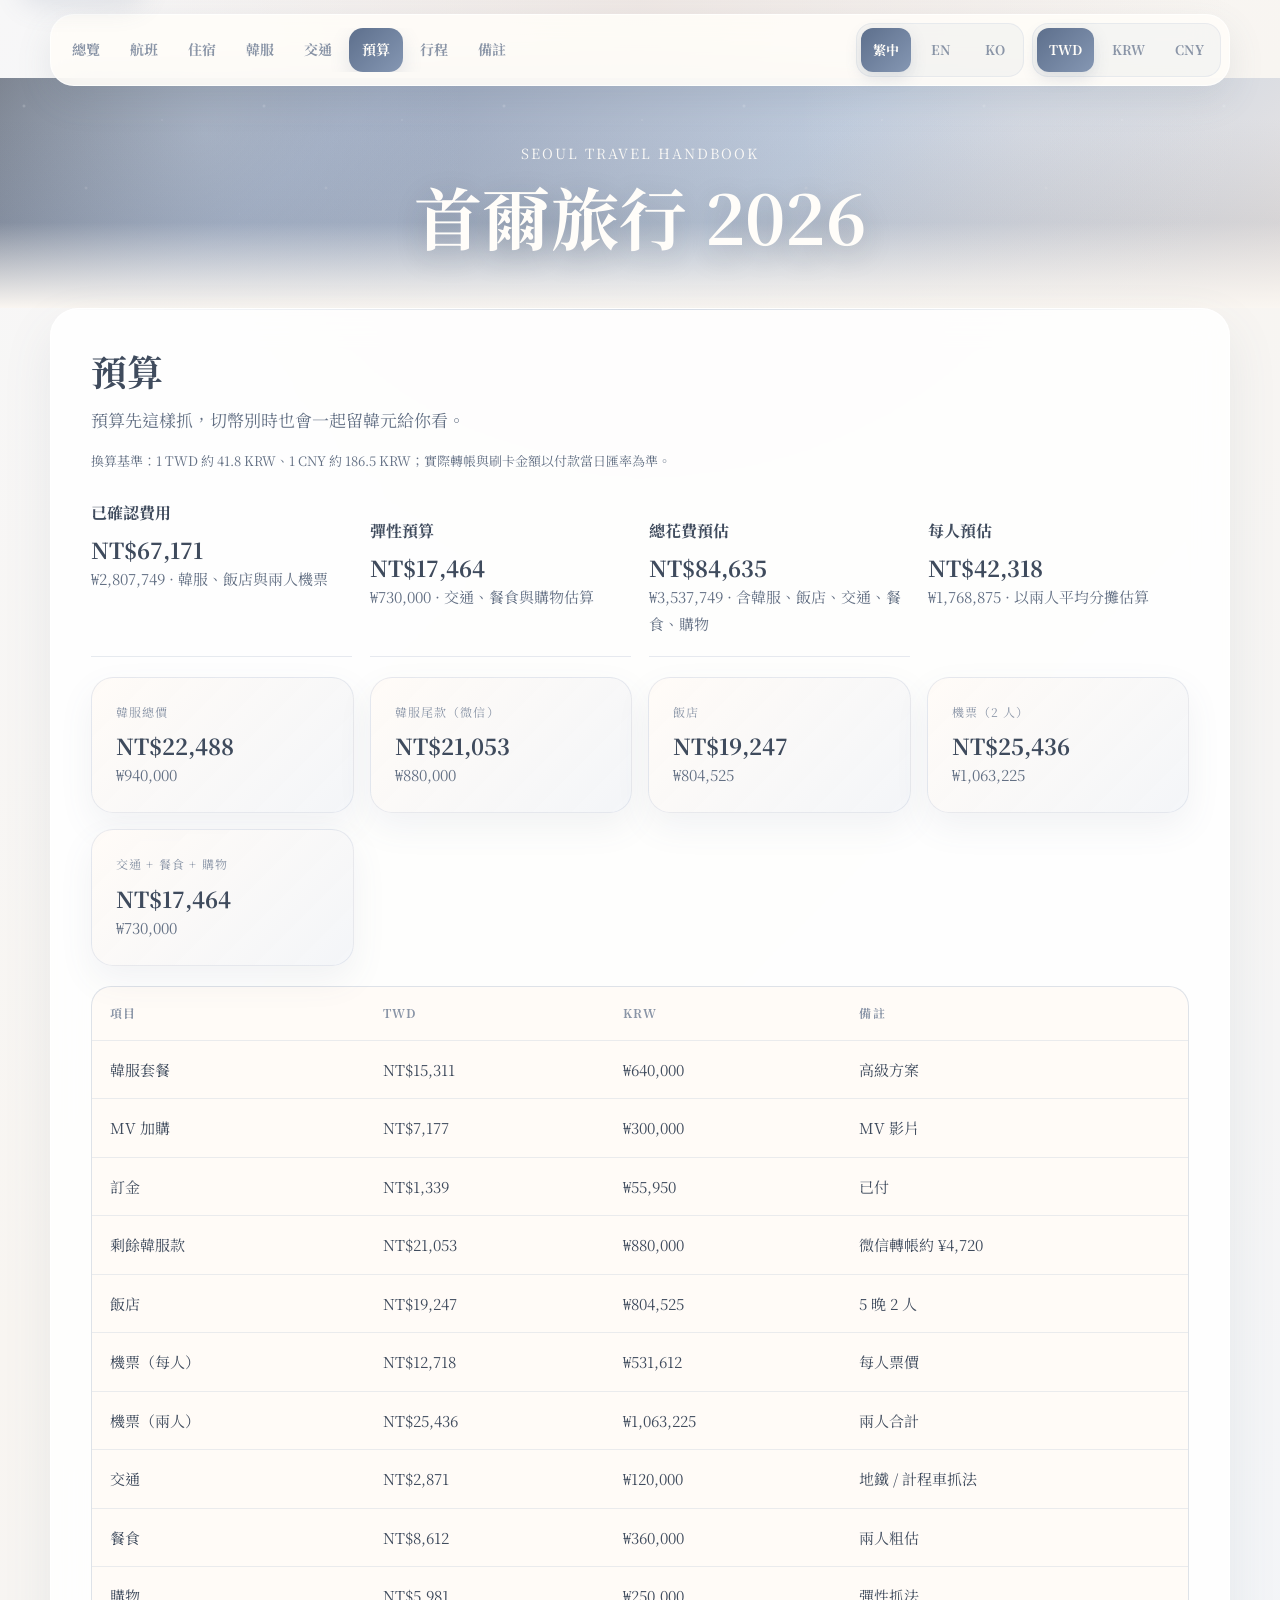
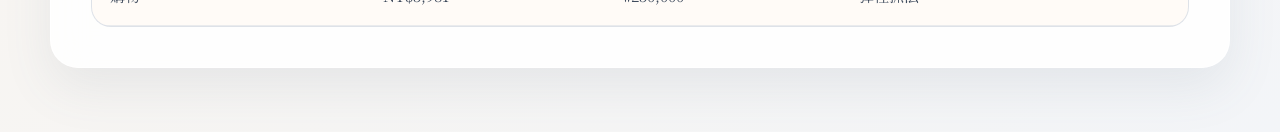
==== commit 9bea7ca9: "Refine travel handbook usability and navigation" ====
--- a/budget.html
+++ b/budget.html
@@ -4,10 +4,10 @@
     <meta charset="UTF-8" />
     <meta name="viewport" content="width=device-width, initial-scale=1.0" />
     <title>Redirecting to Seoul Travel Handbook</title>
-    <meta http-equiv="refresh" content="0; url=./index.html?page=budget&v=20260822-1" />
+    <meta http-equiv="refresh" content="0; url=./index.html?page=budget&v=20260912-1" />
     <script>
       localStorage.setItem("seoul-handbook-page", "budget");
-      window.location.replace("./index.html?page=budget&v=20260822-1");
+      window.location.replace("./index.html?page=budget&v=20260912-1");
     </script>
   </head>
   <body></body>
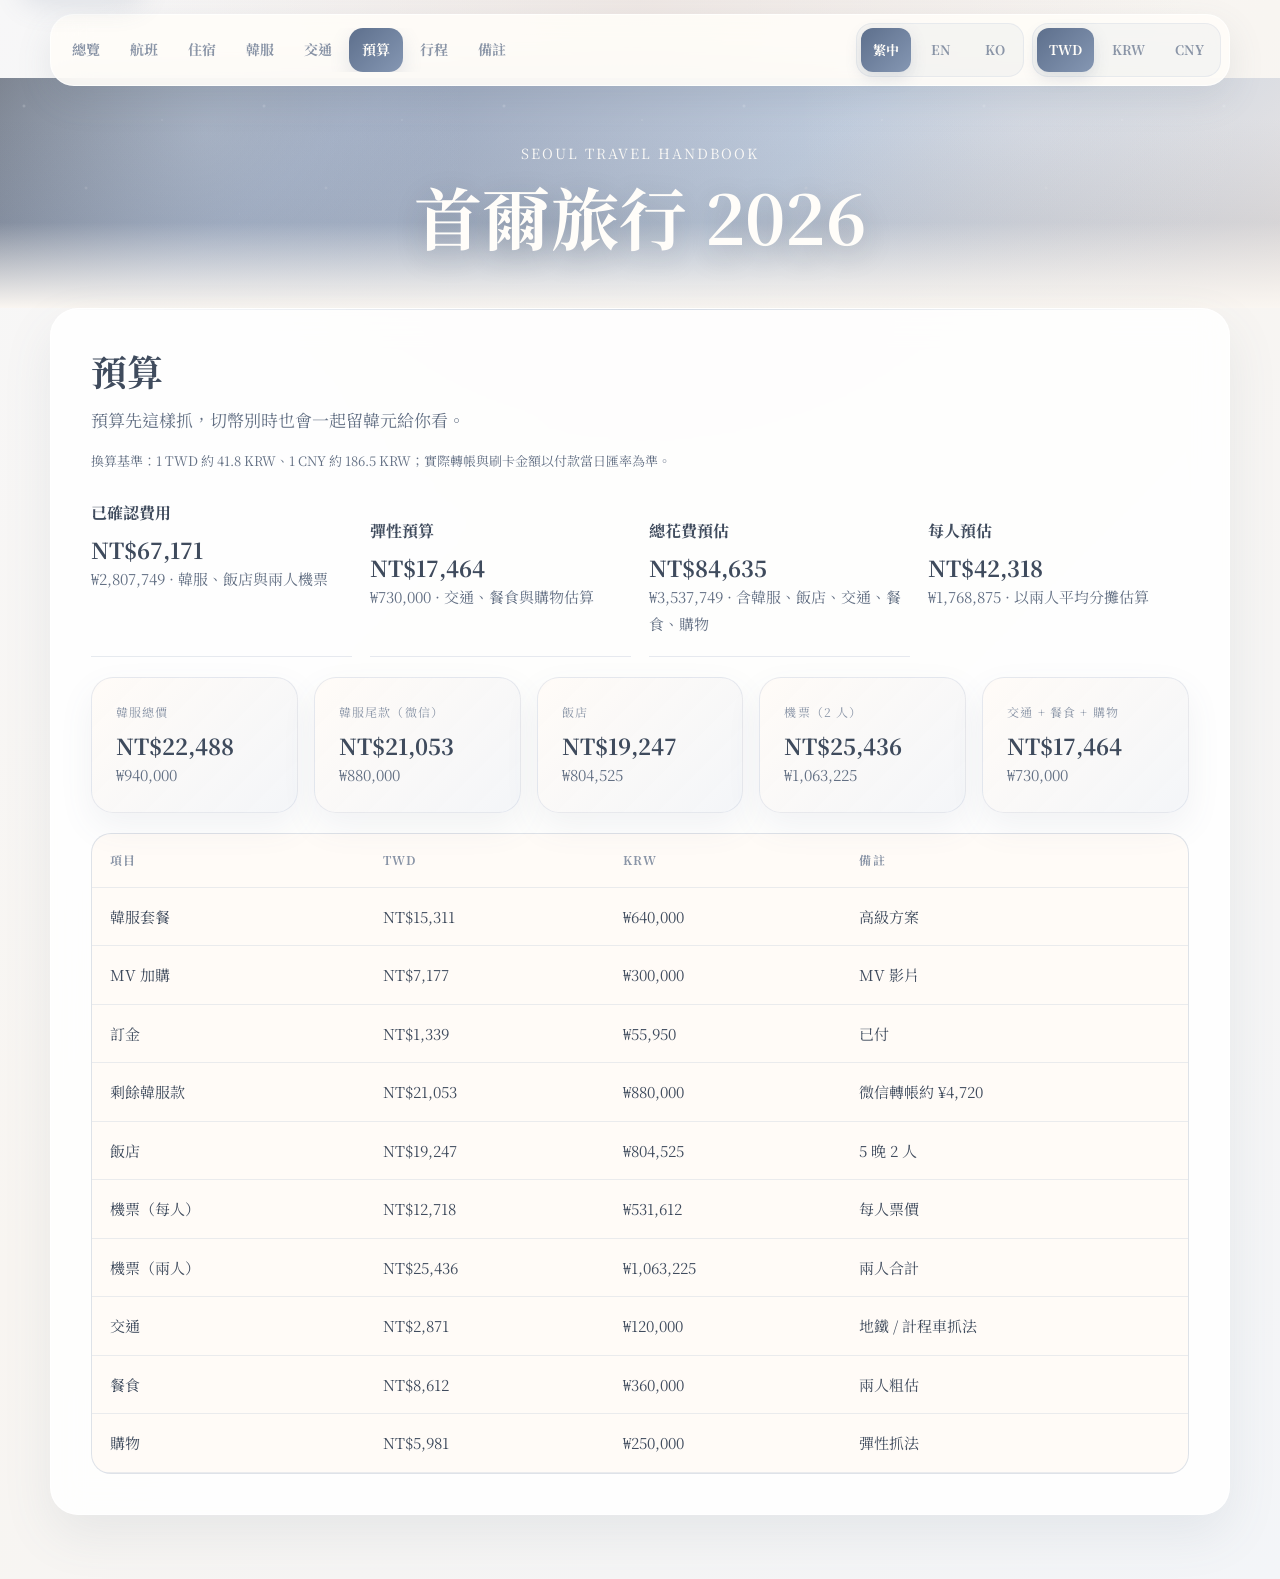
==== commit 43729338: "Streamline mobile travel handbook experience" ====
--- a/budget.html
+++ b/budget.html
@@ -4,10 +4,10 @@
     <meta charset="UTF-8" />
     <meta name="viewport" content="width=device-width, initial-scale=1.0" />
     <title>Redirecting to Seoul Travel Handbook</title>
-    <meta http-equiv="refresh" content="0; url=./index.html?page=budget&v=20260912-1" />
+    <meta http-equiv="refresh" content="0; url=./index.html?page=budget&v=20260912-2" />
     <script>
       localStorage.setItem("seoul-handbook-page", "budget");
-      window.location.replace("./index.html?page=budget&v=20260912-1");
+      window.location.replace("./index.html?page=budget&v=20260912-2");
     </script>
   </head>
   <body></body>
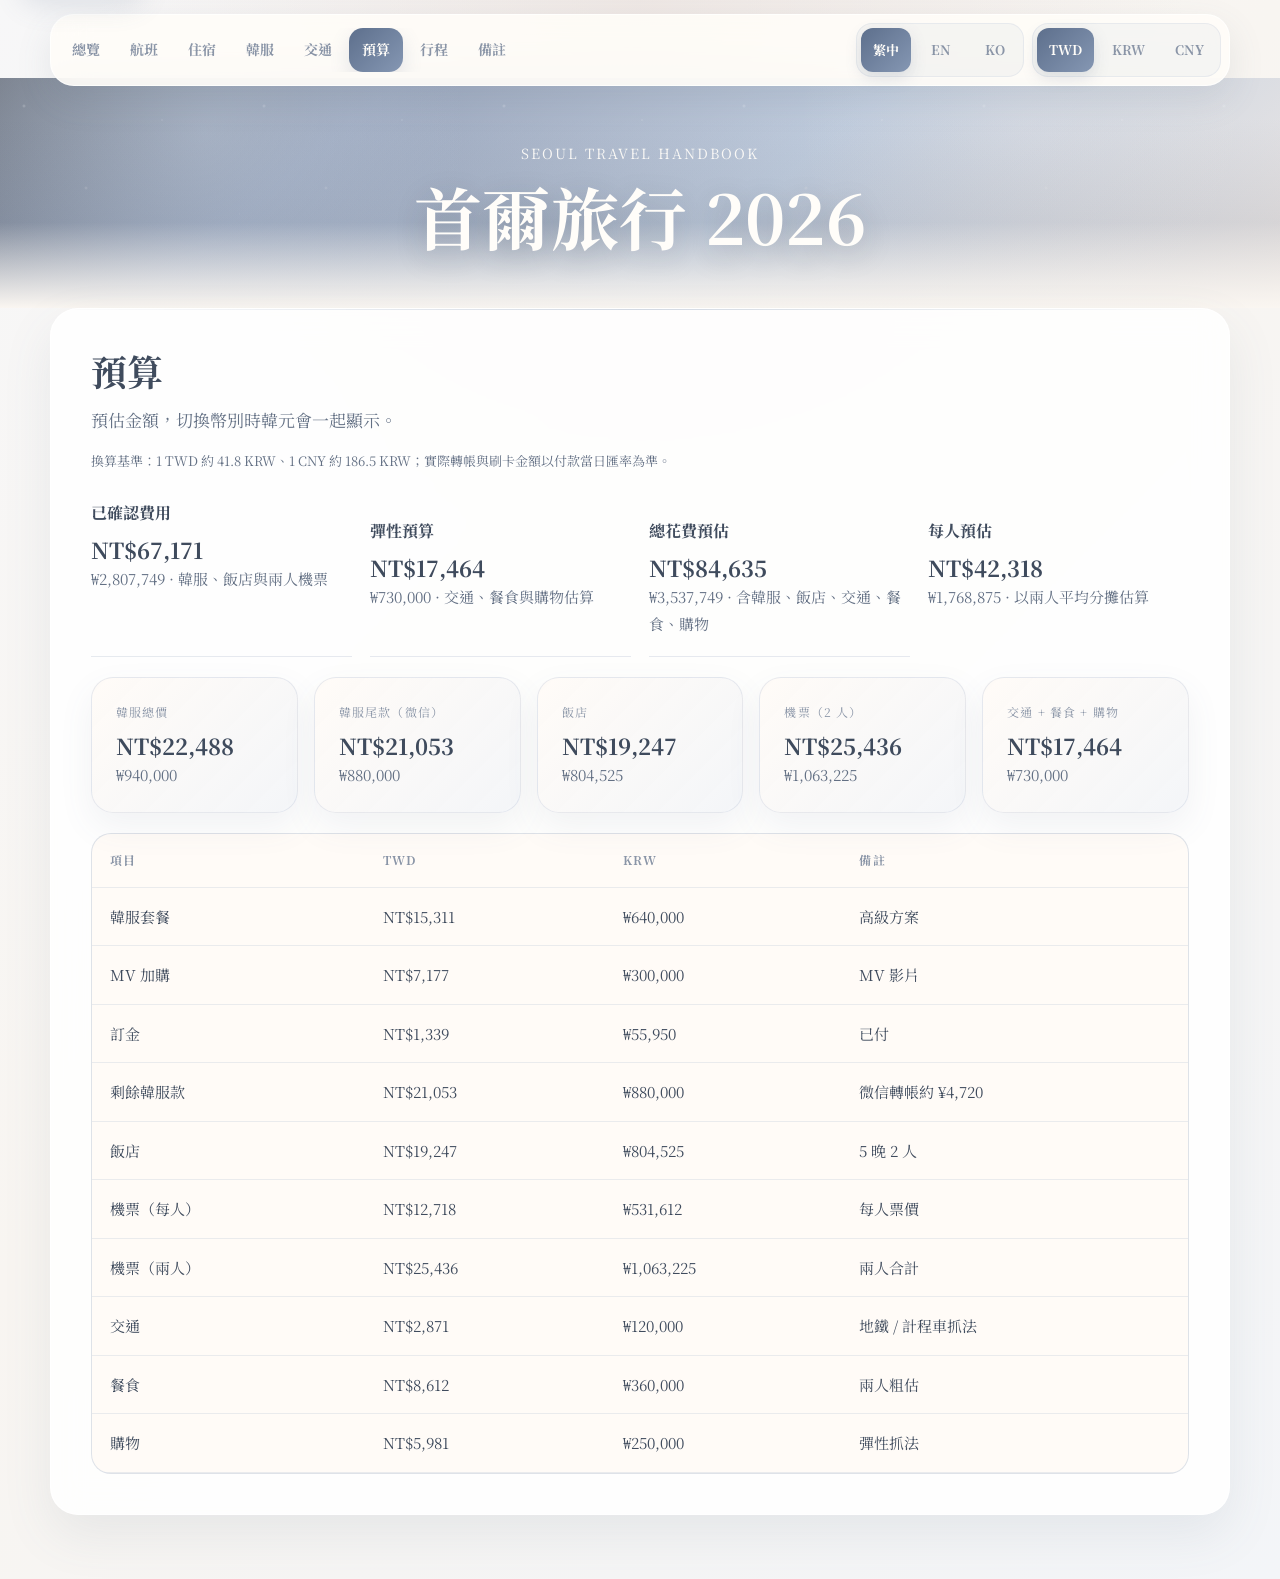
==== commit edc32206: "Rewrite handbook copy in plain language" ====
--- a/budget.html
+++ b/budget.html
@@ -4,10 +4,10 @@
     <meta charset="UTF-8" />
     <meta name="viewport" content="width=device-width, initial-scale=1.0" />
     <title>Redirecting to Seoul Travel Handbook</title>
-    <meta http-equiv="refresh" content="0; url=./index.html?page=budget&v=20260912-2" />
+    <meta http-equiv="refresh" content="0; url=./index.html?page=budget&v=20260912-3" />
     <script>
       localStorage.setItem("seoul-handbook-page", "budget");
-      window.location.replace("./index.html?page=budget&v=20260912-2");
+      window.location.replace("./index.html?page=budget&v=20260912-3");
     </script>
   </head>
   <body></body>
